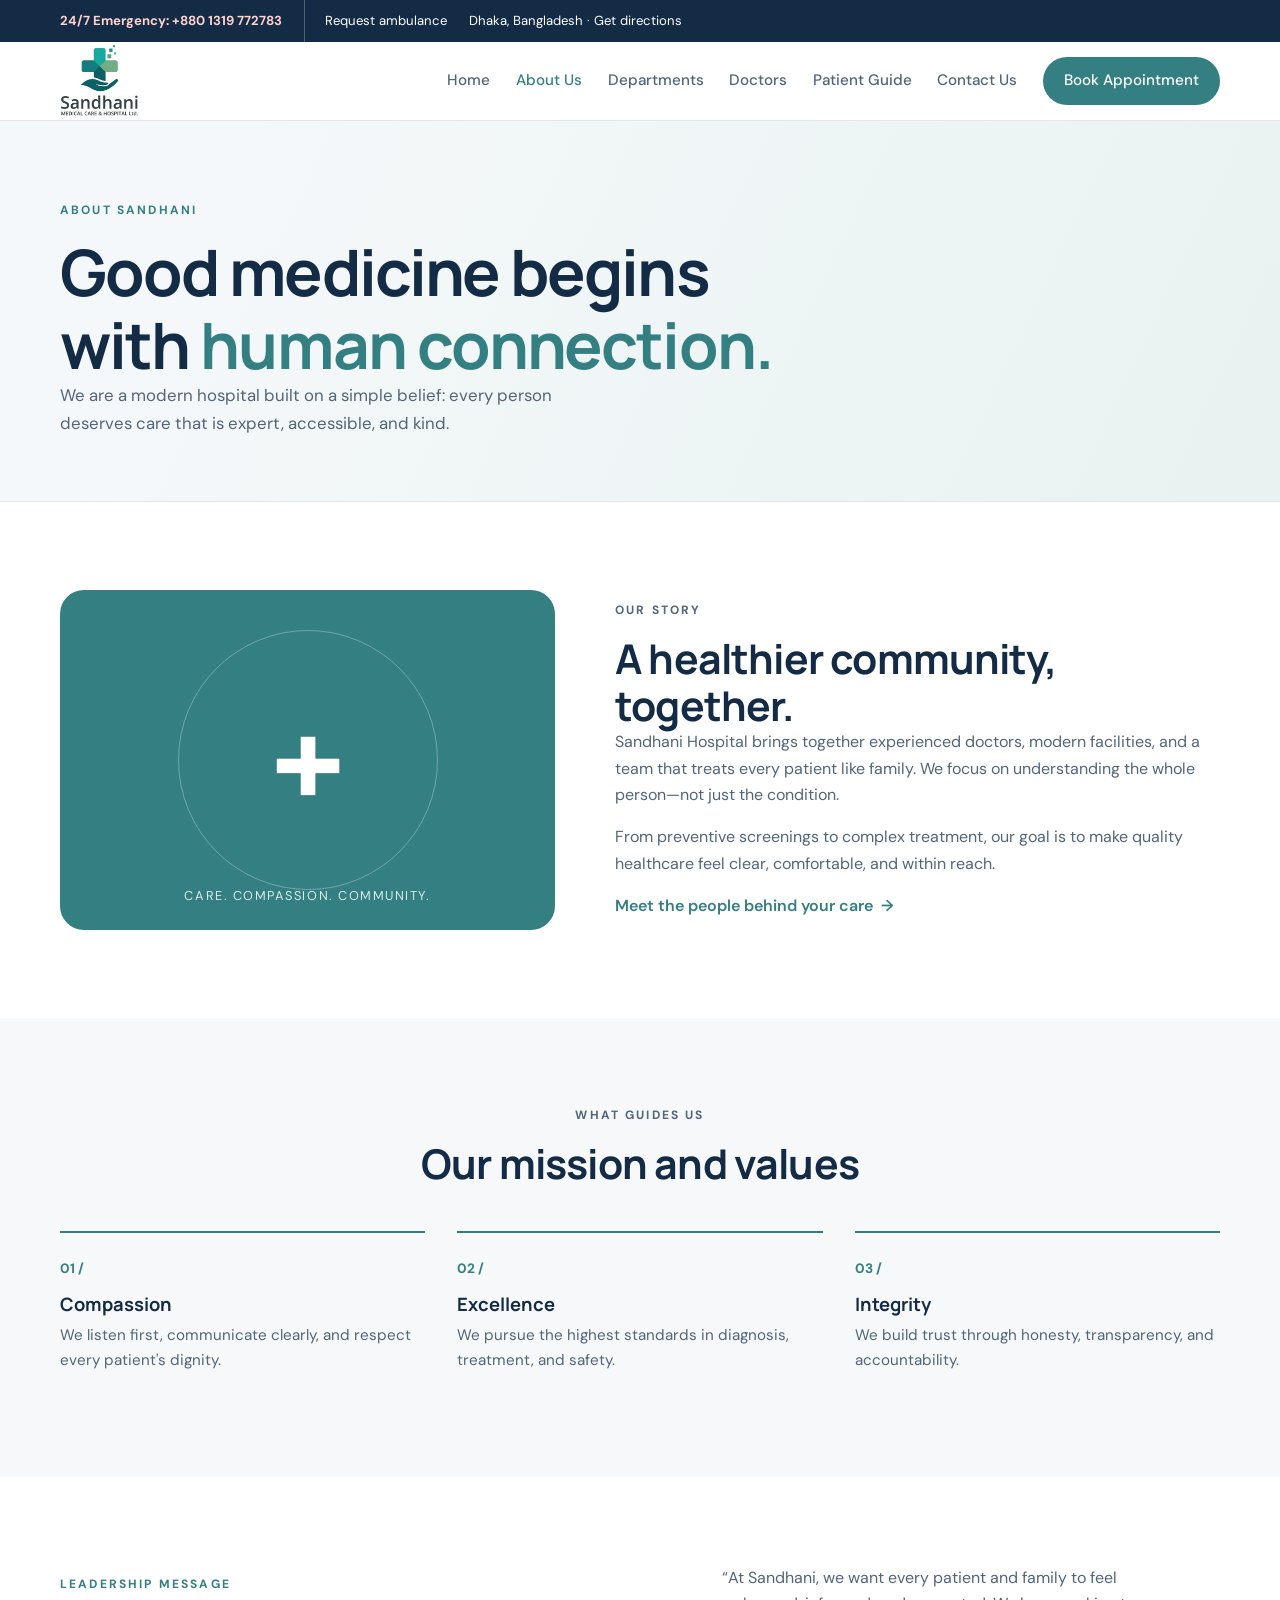
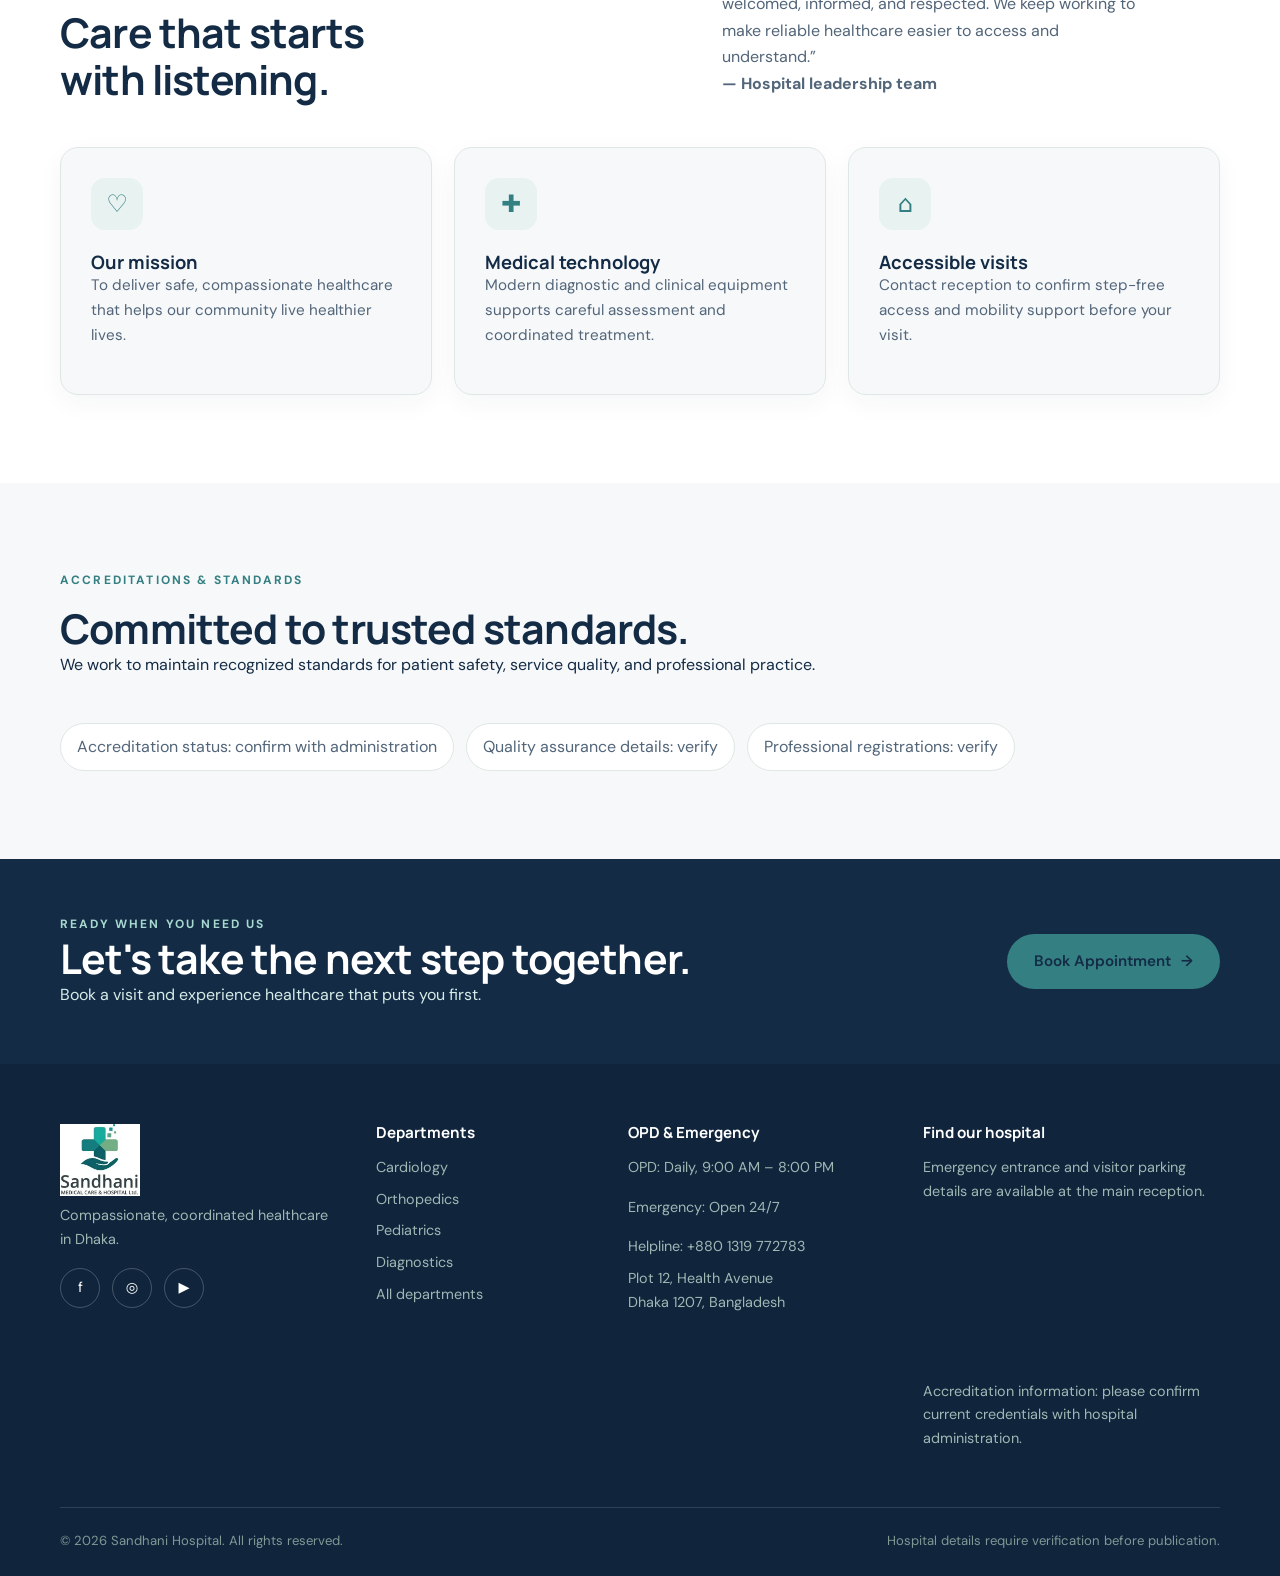
==== about.html @ 70658576 "Publish hospital website Co-authored-by: Copilot <223556219+Copilot@users.noreply.github.com>" ====
<!DOCTYPE html>
<html lang="en">
<head>
  <meta charset="UTF-8">
  <meta name="viewport" content="width=device-width, initial-scale=1.0">
  <meta name="description" content="Learn about Sandhani Hospital's mission, leadership, accreditations, technology, and accessibility in Dhaka.">
  <title>About Us | Sandhani Hospital</title>
  <link rel="preconnect" href="https://fonts.googleapis.com">
  <link rel="preconnect" href="https://fonts.gstatic.com" crossorigin>
  <link href="https://fonts.googleapis.com/css2?family=DM+Sans:wght@400;500;600;700&family=Manrope:wght@500;600;700;800&display=swap" rel="stylesheet">
  <link rel="stylesheet" href="assets/css/styles.css">
</head>
<body>
  <a class="skip-link" href="#main">Skip to content</a>
  <header class="site-header">
    <div class="utility-bar"><div class="container utility-inner"><div class="utility-links"><a class="utility-emergency" href="tel:+8801319772783">24/7 Emergency: +880 1319 772783</a><a class="utility-ambulance" href="tel:+8801319772783">Request ambulance</a><a href="contact.html#location">Dhaka, Bangladesh · Get directions</a></div></div></div>
    <div class="container header-inner">
      <a class="brand" href="index.html"><span class="brand-mark" aria-hidden="true">+</span><span>Sandhani<small>Hospital</small></span></a>
      <button class="nav-toggle" aria-label="Open navigation" aria-expanded="false" aria-controls="site-nav"><span></span><span></span><span></span></button>
      <nav id="site-nav" class="site-nav" aria-label="Main navigation">
        <a href="index.html">Home</a><a href="about.html" class="active">About Us</a><a href="departments.html">Departments</a><a href="doctors.html">Doctors</a><a href="patient-guide.html">Patient Guide</a><a href="contact.html">Contact Us</a><a class="button button-small" href="appointments.html">Book Appointment</a>
      </nav>
    </div>
  </header>
  <main id="main">
    <section class="page-hero"><div class="container"><p class="eyebrow">About Sandhani</p><h1>Good medicine begins<br>with <span>human connection.</span></h1><p>We are a modern hospital built on a simple belief: every person deserves care that is expert, accessible, and kind.</p></div></section>
    <section class="section container about-intro">
      <div class="about-art" aria-hidden="true"><div class="art-circle"></div><span>+</span><div class="art-caption">Care. Compassion. Community.</div></div>
      <div><p class="eyebrow">Our story</p><h2>A healthier community,<br>together.</h2><p>Sandhani Hospital brings together experienced doctors, modern facilities, and a team that treats every patient like family. We focus on understanding the whole person—not just the condition.</p><p>From preventive screenings to complex treatment, our goal is to make quality healthcare feel clear, comfortable, and within reach.</p><a class="text-link" href="doctors.html">Meet the people behind your care <span>→</span></a></div>
    </section>
    <section class="section soft-section"><div class="container"><div class="section-heading centered"><p class="eyebrow">What guides us</p><h2>Our mission and values</h2></div><div class="values-grid"><div><span>01 /</span><h3>Compassion</h3><p>We listen first, communicate clearly, and respect every patient's dignity.</p></div><div><span>02 /</span><h3>Excellence</h3><p>We pursue the highest standards in diagnosis, treatment, and safety.</p></div><div><span>03 /</span><h3>Integrity</h3><p>We build trust through honesty, transparency, and accountability.</p></div></div></div></section>
    <section class="section container"><div class="section-heading split-heading"><div><p class="eyebrow">Leadership message</p><h2>Care that starts<br>with listening.</h2></div><p>“At Sandhani, we want every patient and family to feel welcomed, informed, and respected. We keep working to make reliable healthcare easier to access and understand.”<br><strong>— Hospital leadership team</strong></p></div><div class="feature-grid"><article class="feature-card"><span class="feature-icon">♡</span><h3>Our mission</h3><p>To deliver safe, compassionate healthcare that helps our community live healthier lives.</p></article><article class="feature-card"><span class="feature-icon">✚</span><h3>Medical technology</h3><p>Modern diagnostic and clinical equipment supports careful assessment and coordinated treatment.</p></article><article class="feature-card"><span class="feature-icon">⌂</span><h3>Accessible visits</h3><p>Contact reception to confirm step-free access and mobility support before your visit.</p></article></div></section>
    <section class="section soft-section"><div class="container"><div class="section-heading"><p class="eyebrow">Accreditations & standards</p><h2>Committed to trusted standards.</h2><p>We work to maintain recognized standards for patient safety, service quality, and professional practice.</p></div><div class="accreditation-list"><span>Accreditation status: confirm with administration</span><span>Quality assurance details: verify</span><span>Professional registrations: verify</span></div></div></section>
    <section class="care-banner"><div class="container care-banner-inner"><div><p class="eyebrow light">Ready when you need us</p><h2>Let's take the next step together.</h2><p>Book a visit and experience healthcare that puts you first.</p></div><a class="button button-light" href="appointments.html">Book Appointment <span>→</span></a></div></section>
  </main>
  <footer class="site-footer"><div class="container footer-grid"><div><a class="brand footer-brand" href="index.html"><span class="brand-mark">+</span><span>Sandhani<small>Hospital</small></span></a><p>Compassionate, coordinated healthcare in Dhaka.</p><div class="social-links"><a href="#" aria-label="Facebook">f</a><a href="#" aria-label="Instagram">◎</a><a href="#" aria-label="YouTube">▶</a></div></div><div><h3>Departments</h3><a href="departments.html#cardiology">Cardiology</a><a href="departments.html#orthopedics">Orthopedics</a><a href="departments.html#pediatrics">Pediatrics</a><a href="departments.html#diagnostics">Diagnostics</a><a href="departments.html">All departments</a></div><div><h3>OPD & Emergency</h3><p>OPD: Daily, 9:00 AM – 8:00 PM</p><p>Emergency: Open 24/7</p><a href="tel:+8801319772783">Helpline: +880 1319 772783</a><p>Plot 12, Health Avenue<br>Dhaka 1207, Bangladesh</p></div><div><h3>Find our hospital</h3><p>Emergency entrance and visitor parking details are available at the main reception.</p><iframe class="footer-map" title="Map showing Dhaka, Bangladesh" src="https://maps.google.com/maps?q=Dhaka%2C%20Bangladesh&t=&z=13&ie=UTF8&iwloc=&output=embed" loading="lazy" referrerpolicy="no-referrer-when-downgrade"></iframe><p>Accreditation information: please confirm current credentials with hospital administration.</p></div></div><div class="container footer-bottom"><span>© <span id="year"></span> Sandhani Hospital. All rights reserved.</span><span>Hospital details require verification before publication.</span></div></footer>
  <script src="assets/js/main.js"></script>
</body>
</html>
---- assets/css/styles.css ----
﻿:root {
  --ink: #142b45;
  --ink-soft: #526579;
  --teal: #347f82;
  --teal-dark: #245f66;
  --teal-light: #e8f2f1;
  --mint: #dcebe8;
  --cream: #f6f8fa;
  --navy: #142b45;
  --coral: #c44945;
  --coral-dark: #a63634;
  --white: #ffffff;
  --line: #dfe8e5;
  --gold: #e8b45a;
  --shadow: 0 18px 50px rgba(16, 42, 46, 0.08);
  --radius: 18px;
  --max: 1160px;
}

* { box-sizing: border-box; }
html { scroll-behavior: smooth; }
body {
  margin: 0;
  font-family: "DM Sans", system-ui, -apple-system, sans-serif;
  color: var(--ink);
  background: var(--white);
  line-height: 1.65;
  -webkit-font-smoothing: antialiased;
}
h1, h2, h3, .brand { font-family: "Manrope", system-ui, sans-serif; line-height: 1.15; margin: 0; }
h1 { font-size: clamp(2.4rem, 5vw, 4rem); letter-spacing: -0.03em; }
h2 { font-size: clamp(1.8rem, 3.2vw, 2.7rem); letter-spacing: -0.02em; }
h3 { font-size: 1.15rem; }
p { margin: 0 0 1rem; }
a { color: inherit; text-decoration: none; }
img { max-width: 100%; display: block; }
.container { width: min(var(--max), calc(100% - 48px)); margin-inline: auto; }
.skip-link { position: absolute; left: -999px; top: 8px; background: var(--teal); color: #fff; padding: 10px 16px; border-radius: 8px; z-index: 100; }
.skip-link:focus { left: 16px; }

/* Header */
.site-header { position: sticky; top: 0; z-index: 50; background: rgba(255,255,255,0.92); backdrop-filter: blur(12px); border-bottom: 1px solid var(--line); }
.header-inner { display: flex; align-items: center; justify-content: space-between; min-height: 76px; gap: 24px; }
.brand { display: inline-flex; align-items: center; gap: 12px; font-weight: 800; font-size: 1.25rem; letter-spacing: -0.02em; }
.brand small { display: block; font-family: "DM Sans", sans-serif; font-weight: 500; font-size: 0.68rem; letter-spacing: 0.22em; text-transform: uppercase; color: var(--teal); }
.brand-mark { display: grid; place-items: center; width: 42px; height: 42px; border-radius: 12px; background: var(--teal); color: #fff; font-size: 1.6rem; font-weight: 700; line-height: 1; }
.site-nav { display: flex; align-items: center; gap: 30px; }
.site-nav a { font-size: 0.95rem; font-weight: 500; color: var(--ink-soft); transition: color .2s; }
.site-nav a:hover, .site-nav a.active { color: var(--teal); }
.site-nav .button { color: #fff; }
.nav-toggle { display: none; flex-direction: column; gap: 5px; background: none; border: 0; cursor: pointer; padding: 8px; }
.nav-toggle { min-width: 48px; min-height: 48px; align-items: center; justify-content: center; }
.nav-toggle span { width: 24px; height: 2px; background: var(--ink); border-radius: 2px; transition: .25s; }

/* Buttons */
.button { display: inline-flex; align-items: center; justify-content: center; gap: 10px; background: var(--teal); color: #fff; padding: 14px 26px; border-radius: 999px; font-weight: 600; font-size: 0.95rem; border: 1px solid transparent; cursor: pointer; transition: transform .2s, background .2s, box-shadow .2s; }
.button:hover { background: var(--teal-dark); transform: translateY(-2px); box-shadow: 0 10px 24px rgba(15,118,110,.25); }
.button-small { padding: 10px 20px; font-size: 0.9rem; }
.button-light { background: #fff; color: var(--teal-dark); }
.button-light:hover { background: var(--mint); color: var(--teal-dark); }
.button-full { width: 100%; }
.text-link { display: inline-flex; align-items: center; gap: 8px; font-weight: 600; color: var(--teal); }
.text-link:hover { color: var(--teal-dark); }
.eyebrow { text-transform: uppercase; letter-spacing: 0.18em; font-size: 0.75rem; font-weight: 700; color: var(--teal); margin-bottom: 14px; }
.eyebrow.light { color: #a7d9d0; }

/* Hero */
.hero { padding: 72px 0 40px; background: radial-gradient(circle at 80% 20%, var(--teal-light), transparent 45%), var(--cream); overflow: hidden; }
.hero-grid { display: grid; grid-template-columns: 1.05fr 0.95fr; gap: 40px; align-items: center; }
.hero h1 span { color: var(--teal); }
.lead { font-size: 1.1rem; color: var(--ink-soft); max-width: 480px; }
.hero-actions { display: flex; align-items: center; gap: 24px; flex-wrap: wrap; margin: 28px 0 36px; }
.trust-row { display: flex; gap: 40px; padding-top: 26px; border-top: 1px solid var(--line); }
.trust-row div { display: flex; flex-direction: column; }
.trust-row strong { font-family: "Manrope", sans-serif; font-size: 1.6rem; }
.trust-row span { font-size: 0.85rem; color: var(--ink-soft); }

.hero-visual { position: relative; min-height: 440px; display: grid; place-items: center; }
.hero-orbit { position: absolute; border-radius: 50%; border: 1px dashed rgba(15,118,110,.25); }
.orbit-one { width: 380px; height: 380px; }
.orbit-two { width: 280px; height: 280px; border-style: solid; background: rgba(255,255,255,.5); }
.main-care-card { position: absolute; top: 20px; right: 0; background: #fff; border-radius: 16px; padding: 16px 20px; box-shadow: var(--shadow); display: flex; align-items: center; gap: 12px; font-size: 0.85rem; }
.care-icon { width: 38px; height: 38px; border-radius: 10px; background: var(--teal-light); color: var(--teal); display: grid; place-items: center; font-size: 1.4rem; font-weight: 700; }
.status-dot { width: 9px; height: 9px; border-radius: 50%; background: #2fae7a; box-shadow: 0 0 0 4px rgba(47,174,122,.15); }
.doctor-illustration { position: relative; width: 190px; z-index: 2; }
.doctor-head { width: 92px; height: 92px; border-radius: 50%; background: #f2c9a8; margin: 0 auto; position: relative; }
.doctor-head::before { content: ""; position: absolute; inset: -8px 6px auto; height: 46px; background: #22343a; border-radius: 50px 50px 20px 20px; }
.doctor-head span { position: absolute; bottom: 18px; left: 50%; transform: translateX(-50%); width: 34px; height: 8px; border-bottom: 2px solid #8a5a3c; border-radius: 50%; }
.doctor-body { width: 190px; height: 170px; background: #fff; border-radius: 90px 90px 20px 20px; margin-top: -6px; position: relative; box-shadow: var(--shadow); display: grid; place-items: center; }
.doctor-body::before { content: ""; position: absolute; top: 0; left: 50%; transform: translateX(-50%); width: 46px; height: 70px; background: var(--teal); clip-path: polygon(50% 0, 100% 100%, 0 100%); }
.doctor-body i { font-style: normal; color: var(--teal); font-size: 2rem; font-weight: 700; margin-top: 40px; }
.stethoscope { position: absolute; width: 60px; height: 80px; border: 4px solid var(--teal); border-top: 0; border-radius: 0 0 40px 40px; bottom: 10px; left: 50%; transform: translateX(-50%); }
.stethoscope::after { content: ""; position: absolute; bottom: -10px; left: 50%; transform: translateX(-50%); width: 14px; height: 14px; border-radius: 50%; background: var(--gold); }
.floating-card { position: absolute; background: #fff; border-radius: 14px; box-shadow: var(--shadow); padding: 14px 16px; display: flex; align-items: center; gap: 12px; font-size: 0.8rem; z-index: 3; }
.floating-card strong { display: block; font-size: 0.85rem; }
.floating-card small { color: var(--ink-soft); }
.heart-card { bottom: 60px; left: -10px; }
.heart-card > span { width: 38px; height: 38px; border-radius: 50%; background: #fde8e8; color: #d95c5c; display: grid; place-items: center; font-size: 1.2rem; }
.appointment-card { bottom: 10px; right: -6px; }
.mini-calendar { width: 38px; height: 42px; border-radius: 8px; background: var(--teal-light); color: var(--teal); display: grid; place-items: center; font-weight: 700; }

/* Quick actions */
.quick-actions { display: grid; grid-template-columns: repeat(3, 1fr); gap: 18px; margin-top: -10px; position: relative; z-index: 4; }
.quick-actions a { background: #fff; border: 1px solid var(--line); border-radius: var(--radius); padding: 22px; display: flex; align-items: center; gap: 16px; box-shadow: 0 8px 30px rgba(16,42,46,.05); transition: transform .2s, box-shadow .2s, border-color .2s; }
.quick-actions a:hover { transform: translateY(-4px); box-shadow: var(--shadow); border-color: var(--mint); }
.action-icon { width: 46px; height: 46px; border-radius: 12px; background: var(--teal-light); color: var(--teal); display: grid; place-items: center; font-size: 1.3rem; flex-shrink: 0; }
.quick-actions strong { display: block; }
.quick-actions small { color: var(--ink-soft); font-size: 0.85rem; }
.arrow { margin-left: auto; color: var(--teal); }

/* Sections */
.section { padding: 88px 0; }
.section-heading { margin-bottom: 44px; }
.split-heading { display: grid; grid-template-columns: 1fr 0.8fr; gap: 40px; align-items: end; }
.split-heading > p { color: var(--ink-soft); max-width: 420px; margin-bottom: 6px; }
.centered { text-align: center; max-width: 640px; margin-inline: auto; }
.centered p { color: var(--ink-soft); }
.feature-grid { display: grid; grid-template-columns: repeat(3, 1fr); gap: 22px; }
.feature-card { background: var(--cream); border: 1px solid var(--line); border-radius: var(--radius); padding: 30px; position: relative; overflow: hidden; transition: transform .2s, box-shadow .2s; }
.feature-card:hover { transform: translateY(-4px); box-shadow: var(--shadow); }
.feature-number { position: absolute; top: 22px; right: 24px; font-family: "Manrope", sans-serif; font-size: 0.8rem; color: #9bb3ae; }
.feature-icon { display: grid; place-items: center; width: 52px; height: 52px; border-radius: 14px; background: var(--teal-light); color: var(--teal); font-size: 1.5rem; margin-bottom: 22px; }
.feature-card p { color: var(--ink-soft); font-size: 0.95rem; }
.feature-card a { font-weight: 600; color: var(--teal); font-size: 0.9rem; }
.feature-card a span { margin-left: 4px; }

/* Care banner */
.care-banner { background: var(--teal); color: #fff; padding: 56px 0; }
.care-banner-inner { display: flex; align-items: center; justify-content: space-between; gap: 40px; }
.care-banner h2 { color: #fff; }
.care-banner p { color: #d6ece8; max-width: 560px; margin-bottom: 0; }

/* Values */
.values-grid { display: grid; grid-template-columns: repeat(3, 1fr); gap: 32px; }
.values-grid > div { border-top: 2px solid var(--teal); padding-top: 22px; }
.values-grid span { color: var(--teal); font-weight: 700; font-size: 0.85rem; }
.values-grid h3 { margin: 12px 0 8px; }
.values-grid p { color: var(--ink-soft); font-size: 0.95rem; }

/* Testimonial */
.testimonial-section { background: var(--ink); color: #fff; padding: 72px 0; }
.testimonial-grid { display: grid; grid-template-columns: 0.8fr 1.2fr; gap: 60px; align-items: center; }
.testimonial-grid h2 { color: #fff; }
blockquote { margin: 0; position: relative; }
.quote-mark { font-family: Georgia, serif; font-size: 5rem; line-height: 0.6; color: var(--gold); display: block; height: 40px; }
blockquote p { font-size: 1.25rem; color: #e8f1ef; }
blockquote footer strong { display: block; }
blockquote footer span { color: #9fb8b4; font-size: 0.9rem; }

/* Page hero */
.page-hero { background: radial-gradient(circle at 85% 30%, var(--teal-light), transparent 50%), var(--cream); padding: 80px 0 64px; border-bottom: 1px solid var(--line); }
.page-hero h1 span { color: var(--teal); }
.page-hero > .container > p:last-child { color: var(--ink-soft); max-width: 560px; font-size: 1.05rem; margin-bottom: 0; }

/* About */
.about-intro { display: grid; grid-template-columns: 0.9fr 1.1fr; gap: 60px; align-items: center; }
.about-intro p { color: var(--ink-soft); }
.about-art { position: relative; min-height: 340px; border-radius: 24px; background: var(--teal); display: grid; place-items: center; overflow: hidden; }
.art-circle { position: absolute; width: 260px; height: 260px; border-radius: 50%; border: 1px solid rgba(255,255,255,.3); }
.about-art > span { font-size: 8rem; color: #fff; font-weight: 700; line-height: 1; }
.art-caption { position: absolute; bottom: 24px; color: #d6ece8; font-size: 0.8rem; letter-spacing: 0.12em; text-transform: uppercase; }
.soft-section { background: var(--cream); }

/* Departments */
.department-grid { display: grid; grid-template-columns: repeat(3, 1fr); gap: 20px; }
.department-card { display: flex; gap: 18px; background: #fff; border: 1px solid var(--line); border-radius: var(--radius); padding: 26px; transition: transform .2s, box-shadow .2s; }
.department-card:hover { transform: translateY(-4px); box-shadow: var(--shadow); }
.department-icon { flex-shrink: 0; width: 50px; height: 50px; border-radius: 14px; background: var(--teal-light); color: var(--teal); display: grid; place-items: center; font-size: 1.5rem; }
.department-card h3 { margin-bottom: 6px; }
.department-card p { color: var(--ink-soft); font-size: 0.9rem; margin-bottom: 12px; }
.department-card a { color: var(--teal); font-weight: 600; font-size: 0.88rem; }

/* Doctors */
.doctor-grid { display: grid; grid-template-columns: repeat(3, 1fr); gap: 24px; }
.doctor-card { background: #fff; border: 1px solid var(--line); border-radius: var(--radius); padding: 28px; text-align: center; transition: transform .2s, box-shadow .2s; }
.doctor-card:hover { transform: translateY(-4px); box-shadow: var(--shadow); }
.doctor-avatar { width: 96px; height: 96px; border-radius: 50%; margin: 0 auto 18px; display: grid; place-items: center; font-family: "Manrope", sans-serif; font-weight: 800; font-size: 1.6rem; color: #fff; }
.avatar-one { background: #0f766e; } .avatar-two { background: #2f6f9f; } .avatar-three { background: #9a6b3f; }
.avatar-four { background: #b05a7a; } .avatar-five { background: #6b5aa6; } .avatar-six { background: #3f7d5a; }
.doctor-tag { display: inline-block; background: var(--teal-light); color: var(--teal); font-size: 0.72rem; font-weight: 700; letter-spacing: 0.08em; text-transform: uppercase; padding: 5px 12px; border-radius: 999px; margin-bottom: 12px; }
.doctor-card p { color: var(--ink-soft); font-size: 0.9rem; margin-bottom: 14px; }
.doctor-meta { display: flex; flex-direction: column; gap: 4px; font-size: 0.82rem; color: var(--ink-soft); margin-bottom: 18px; }

/* Forms */
.appointment-section { display: grid; grid-template-columns: 0.85fr 1.15fr; gap: 60px; align-items: start; }
.appointment-info h2 { margin-bottom: 28px; }
.steps-list { list-style: none; padding: 0; margin: 0 0 32px; display: flex; flex-direction: column; gap: 22px; }
.steps-list li { display: flex; gap: 16px; }
.steps-list li > span { flex-shrink: 0; width: 38px; height: 38px; border-radius: 50%; background: var(--teal-light); color: var(--teal); display: grid; place-items: center; font-weight: 700; font-size: 0.85rem; }
.steps-list strong { display: block; }
.steps-list p { color: var(--ink-soft); font-size: 0.9rem; margin: 2px 0 0; }
.help-box { background: var(--cream); border: 1px solid var(--line); border-radius: var(--radius); padding: 22px; }
.help-box a { color: var(--teal); font-weight: 700; }
.form-card { background: #fff; border: 1px solid var(--line); border-radius: 24px; padding: 36px; box-shadow: var(--shadow); }
.form-card h2 { font-size: 1.6rem; margin-bottom: 6px; }
.form-intro { color: var(--ink-soft); font-size: 0.9rem; }
.form-row { display: grid; grid-template-columns: 1fr 1fr; gap: 18px; }
.field { display: flex; flex-direction: column; margin-bottom: 18px; }
.field label { font-size: 0.88rem; font-weight: 600; margin-bottom: 7px; }
.field input, .field select, .field textarea { font: inherit; font-size: 0.95rem; padding: 12px 14px; border: 1px solid var(--line); border-radius: 10px; background: var(--cream); color: var(--ink); transition: border-color .2s, box-shadow .2s; }
.field input:focus, .field select:focus, .field textarea:focus { outline: none; border-color: var(--teal); box-shadow: 0 0 0 3px rgba(15,118,110,.12); background: #fff; }
.field input[aria-invalid="true"], .field select[aria-invalid="true"], .field textarea[aria-invalid="true"] { border-color: #c23b3b; }
.field textarea { resize: vertical; }
.field.invalid input, .field.invalid select, .field.invalid textarea { border-color: #d95c5c; }
.error { color: #c23b3b; font-size: 0.78rem; margin-top: 5px; min-height: 0; }
.checkbox-field { display: flex; gap: 10px; align-items: flex-start; font-size: 0.85rem; color: var(--ink-soft); margin-bottom: 18px; }
.checkbox-field input { margin-top: 4px; accent-color: var(--teal); }
.form-note { text-align: center; color: var(--ink-soft); font-size: 0.78rem; margin: 14px 0 0; }
.success-panel { text-align: center; padding: 30px 10px; }
.success-icon { display: grid; place-items: center; width: 64px; height: 64px; border-radius: 50%; background: var(--teal-light); color: var(--teal); font-size: 1.8rem; margin: 0 auto 18px; }
.success-panel p { color: var(--ink-soft); margin-bottom: 22px; }

/* Contact */
.contact-section { display: grid; grid-template-columns: 0.85fr 1.15fr; gap: 60px; align-items: start; }
.contact-details { display: flex; flex-direction: column; gap: 26px; }
.contact-item { display: flex; gap: 16px; }
.contact-icon { flex-shrink: 0; width: 46px; height: 46px; border-radius: 12px; background: var(--teal-light); color: var(--teal); display: grid; place-items: center; font-size: 1.3rem; }
.contact-item h3 { margin-bottom: 4px; }
.contact-item p { color: var(--ink-soft); font-size: 0.92rem; margin: 0; }
.contact-item a { color: var(--teal); font-weight: 600; }
.emergency-box { background: #fdeeee; border: 1px solid #f6d5d5; border-radius: var(--radius); padding: 22px; }
.emergency-box strong { color: #b13a3a; }
.emergency-box p { color: #8a5252; font-size: 0.9rem; margin-bottom: 14px; }
.map-placeholder { height: 300px; border-radius: 24px; background: repeating-linear-gradient(45deg, #e8f1ee, #e8f1ee 24px, #dfece8 24px, #dfece8 48px); display: grid; place-items: center; align-content: center; gap: 12px; color: var(--ink-soft); border: 1px solid var(--line); }
.map-pin { width: 56px; height: 56px; border-radius: 50% 50% 50% 0; transform: rotate(-45deg); background: var(--teal); color: #fff; display: grid; place-items: center; font-size: 1.6rem; font-weight: 700; }
.map-placeholder span { font-weight: 600; }

/* Footer */
.site-footer { background: var(--ink); color: #cfe0dd; padding: 60px 0 24px; }
.footer-grid { display: grid; grid-template-columns: 1.4fr 1fr 1.2fr 1fr; gap: 40px; padding-bottom: 40px; border-bottom: 1px solid rgba(255,255,255,.12); }
.footer-brand { color: #fff; margin-bottom: 14px; }
.footer-brand small { color: #8fc7be; }
.site-footer p { color: #9fb8b4; font-size: 0.9rem; }
.site-footer h3 { color: #fff; font-size: 0.95rem; margin-bottom: 14px; }
.site-footer a { display: block; color: #9fb8b4; font-size: 0.9rem; margin-bottom: 8px; transition: color .2s; }
.site-footer a:hover { color: #fff; }
.footer-emergency { color: var(--gold) !important; font-weight: 600; }
.footer-bottom { display: flex; justify-content: space-between; gap: 20px; padding-top: 22px; font-size: 0.82rem; color: #7f9995; }

/* Responsive */
@media (max-width: 960px) {
  .hero-grid, .about-intro, .appointment-section, .contact-section, .testimonial-grid { grid-template-columns: 1fr; }
  .hero-visual { min-height: 380px; margin-top: 20px; }
  .split-heading { grid-template-columns: 1fr; gap: 16px; }
  .feature-grid, .department-grid, .doctor-grid { grid-template-columns: repeat(2, 1fr); }
  .quick-actions { grid-template-columns: 1fr; }
  .footer-grid { grid-template-columns: 1fr 1fr; }
  .care-banner-inner { flex-direction: column; align-items: flex-start; }
}
@media (max-width: 720px) {
  .container { width: min(var(--max), calc(100% - 32px)); }
  .nav-toggle { display: flex; }
  .site-nav { position: absolute; top: 76px; left: 0; right: 0; background: #fff; border-bottom: 1px solid var(--line); flex-direction: column; align-items: stretch; gap: 0; padding: 12px 24px 24px; display: none; box-shadow: var(--shadow); }
  .site-nav.open { display: flex; }
  .site-nav a { padding: 12px 0; border-bottom: 1px solid var(--line); }
  .site-nav .button { margin-top: 14px; border-bottom: 0; text-align: center; }
  .hero { padding-top: 48px; }
  .trust-row { gap: 24px; }
  .feature-grid, .department-grid, .doctor-grid, .values-grid, .footer-grid { grid-template-columns: 1fr; }
  .form-row { grid-template-columns: 1fr; gap: 0; }
  .form-card { padding: 24px; }
  .section { padding: 60px 0; }
  .footer-bottom { flex-direction: column; gap: 6px; }
  .floating-card { font-size: 0.75rem; }
  .heart-card { left: 0; }
  .appointment-card { right: 0; }
}
@media (prefers-reduced-motion: reduce) {
  *, *::before, *::after { scroll-behavior: auto !important; transition-duration: .01ms !important; animation-duration: .01ms !important; }
}

/* Trust-focused hospital refresh */
.site-header { background: #fff; }
.brand-mark { position: relative; overflow: hidden; flex: 0 0 80px; width: 80px; height: 72px; border-radius: 0; background-color: #fff; background-image: url("../../logo/OIP.webp"); background-repeat: no-repeat; background-size: 123px 123px; background-position: -22px -29px; box-shadow: none; color: transparent; font-size: 0; }
.brand > span:not(.brand-mark) { position: absolute; width: 1px; height: 1px; padding: 0; margin: -1px; overflow: hidden; clip: rect(0, 0, 0, 0); white-space: nowrap; border: 0; }
.utility-bar { background: var(--navy); color: #fff; font-size: .82rem; }
.utility-inner { min-height: 42px; display: flex; align-items: center; justify-content: space-between; gap: 12px; }
.utility-links { display: flex; align-items: center; gap: 22px; }
.utility-links a { min-height: 42px; display: inline-flex; align-items: center; gap: 7px; color: #fff; }
.utility-links a:hover { color: #d4efeb; }
.utility-emergency { color: #ffd2ce !important; font-weight: 700; }
.utility-ambulance { color: #fff; border-left: 1px solid rgba(255,255,255,.25); padding-left: 20px; }
.header-inner { min-height: 78px; }
.site-nav { gap: clamp(12px, 2vw, 26px); }
.site-nav a { min-height: 44px; display: inline-flex; align-items: center; white-space: nowrap; }
.site-nav .button { min-height: 46px; }
.button, .site-nav .button { background: var(--teal); }
.button:hover { background: var(--teal-dark); }
.button-emergency { background: var(--coral) !important; color: #fff !important; }
.button-emergency:hover { background: var(--coral-dark) !important; }
.hero { background: linear-gradient(115deg, #f5f8fa 15%, #e8f2f1 100%); padding: 66px 0 56px; }
.hero-grid { grid-template-columns: 1.1fr .9fr; }
.hero h1 span, .page-hero h1 span { color: var(--teal); }
.hero-visual { min-height: 410px; border-radius: 32px; background: linear-gradient(145deg, #dcebe8, #eef5f3); overflow: hidden; }
.hero-orbit { border-color: rgba(20,43,69,.17); }
.hero-visual::after { content: ""; position: absolute; width: 220px; height: 330px; bottom: -80px; right: 20%; border-radius: 48% 48% 0 0; background: linear-gradient(135deg,#fff,#a9c8c3); }
.doctor-illustration { z-index: 2; transform: scale(1.12); }
.doctor-body { background: #fff; }
.doctor-head::before { background: var(--navy); }
.main-care-card { z-index: 3; }
.quick-actions { margin-top: 24px; }
.quick-actions a { min-height: 92px; }
.feature-card, .department-card, .doctor-card, .form-card { box-shadow: 0 8px 26px rgba(20,43,69,.045); }
.care-banner { background: var(--navy); }
.care-banner .button-light { color: var(--navy); }
.emergency-strip { background: #fff3f1; border-block: 1px solid #f4d8d4; color: var(--navy); padding: 16px 0; }
.emergency-strip-inner { display: flex; align-items: center; justify-content: space-between; gap: 18px; }
.emergency-strip strong { color: var(--coral-dark); }
.page-hero { background: linear-gradient(115deg, #f5f8fa 15%, #e8f2f1 100%); }
.page-hero h1 { max-width: 820px; }
.doctor-photo { width: 100%; aspect-ratio: 4 / 3; object-fit: cover; border-radius: 14px; margin-bottom: 18px; background: var(--teal-light); }
.doctor-card { text-align: left; }
.doctor-card .doctor-avatar { display: none; }
.doctor-card .button { width: 100%; margin-top: 10px; }
.doctor-meta { text-align: left; }
.directory-tools { display: grid; grid-template-columns: 1.4fr 1fr 1fr; gap: 14px; margin: -12px 0 28px; }
.directory-tools input, .directory-tools select { width: 100%; min-height: 50px; border: 1px solid var(--line); border-radius: 12px; padding: 12px 14px; background: #fff; color: var(--ink); font: inherit; }
.directory-tools input:focus, .directory-tools select:focus { outline: 3px solid rgba(52,127,130,.18); border-color: var(--teal); }
.filter-status { color: var(--ink-soft); font-size: .9rem; margin-bottom: 18px; }
.department-card[hidden], .doctor-card[hidden] { display: none; }
.quick-link-card { min-height: 132px; }
.quick-link-card strong { display: block; font-size: 1.1rem; }
.quick-link-card p { color: var(--ink-soft); margin: 4px 0 0; }
.stat-grid { display: grid; grid-template-columns: repeat(4, 1fr); gap: 16px; }
.stat-card { background: #fff; border: 1px solid var(--line); border-radius: var(--radius); padding: 24px; }
.stat-card strong { display: block; font: 800 2rem/1.1 "Manrope", sans-serif; color: var(--navy); }
.stat-card span { color: var(--ink-soft); font-size: .9rem; }
.facility-grid, .guide-grid { display: grid; grid-template-columns: repeat(3, 1fr); gap: 20px; }
.facility-card, .guide-card { border: 1px solid var(--line); border-radius: var(--radius); padding: 24px; background: #fff; }
.facility-card h3, .guide-card h3 { margin: 12px 0 8px; }
.facility-card p, .guide-card p { color: var(--ink-soft); }
.schedule-list { display: grid; gap: 10px; padding: 0; list-style: none; }
.schedule-list li { display: flex; justify-content: space-between; gap: 14px; border-bottom: 1px solid var(--line); padding: 10px 0; }
.guide-price { display: inline-block; color: var(--teal-dark); font-weight: 700; margin: 8px 0; }
.step-label { display: flex; align-items: center; gap: 10px; color: var(--teal-dark); font-size: .82rem; font-weight: 700; text-transform: uppercase; letter-spacing: .07em; margin: 24px 0 12px; }
.step-label span { display: grid; place-items: center; width: 28px; height: 28px; border-radius: 50%; background: var(--teal-light); }
.appointment-form .field { margin-bottom: 14px; }
.appointment-form .field input, .appointment-form .field select { min-height: 50px; }
.whatsapp-note { color: var(--ink-soft); font-size: .85rem; margin: 12px 0 0; }
.whatsapp-button { background: #187d58; }
.whatsapp-button:hover { background: #126344; }
.map-frame { display: block; width: 100%; height: 360px; border: 0; border-radius: 20px; }
.contact-actions { display: flex; flex-wrap: wrap; gap: 12px; margin-top: 18px; }
.extension-table { width: 100%; border-collapse: collapse; }
.extension-table th, .extension-table td { text-align: left; padding: 13px 10px; border-bottom: 1px solid var(--line); }
.extension-table th { color: var(--navy); }
.accreditation-list { display: flex; flex-wrap: wrap; gap: 12px; }
.accreditation-list span { border: 1px solid var(--line); border-radius: 999px; padding: 10px 16px; color: var(--ink-soft); background: #fff; }
.site-footer { background: #10253c; }
.footer-grid { grid-template-columns: 1.3fr 1fr 1.2fr 1.4fr; }
.footer-map { width: 100%; height: 140px; border: 0; border-radius: 12px; margin-top: 12px; }
.social-links { display: flex; gap: 12px; margin-top: 12px; }
.social-links a { display: grid; place-items: center; width: 40px; height: 40px; border: 1px solid rgba(255,255,255,.22); border-radius: 50%; margin: 0; color: #fff; }
.site-footer .button { color: #fff; }
a:focus-visible, button:focus-visible, input:focus-visible, select:focus-visible, textarea:focus-visible { outline: 3px solid #ed9b84; outline-offset: 3px; }
@media (max-width: 960px) {
  .hero-grid { grid-template-columns: 1fr; }
  .directory-tools { grid-template-columns: 1fr 1fr; }
  .directory-tools input { grid-column: 1 / -1; }
  .stat-grid { grid-template-columns: repeat(2, 1fr); }
  .facility-grid, .guide-grid { grid-template-columns: repeat(2, 1fr); }
  .footer-grid { grid-template-columns: repeat(2, 1fr); }
}
@media (max-width: 720px) {
  .utility-inner { align-items: flex-start; padding: 6px 0; }
  .utility-links { gap: 0; flex-wrap: wrap; }
  .utility-links a { min-height: 44px; margin-right: 14px; font-size: .75rem; }
  .utility-ambulance { border: 0; padding: 0; }
  .header-inner { min-height: 70px; position: relative; }
  .nav-toggle { display: flex !important; margin-left: auto; flex: 0 0 auto; }
  .site-nav { top: 112px; max-height: calc(100vh - 130px); overflow: auto; }
  .site-nav a { min-height: 48px; }
  .hero { padding-top: 40px; }
  h1 { font-size: clamp(2rem, 8.5vw, 3rem); overflow-wrap: anywhere; }
  .hero-copy, .hero-grid, .hero-visual { min-width: 0; width: 100%; }
  .lead { font-size: 1rem; }
  .trust-row { gap: 12px; justify-content: space-between; }
  .trust-row div { min-width: 0; }
  .trust-row strong { font-size: 1.3rem; }
  .trust-row span { font-size: .74rem; }
  .hero-visual { min-height: 340px; }
  .directory-tools, .facility-grid, .guide-grid, .stat-grid, .footer-grid { grid-template-columns: 1fr; }
  .directory-tools input { grid-column: auto; }
  .emergency-strip-inner { align-items: flex-start; flex-direction: column; }
  .map-frame { height: 300px; }
  .floating-card { max-width: calc(100% - 20px); padding: 10px 12px; gap: 8px; }
}
@media (min-width: 721px) and (max-width: 1020px) {
  .nav-toggle { display: flex; }
  .site-nav { position: absolute; top: 112px; left: 0; right: 0; background: #fff; border-bottom: 1px solid var(--line); flex-direction: column; align-items: stretch; gap: 0; padding: 12px 24px 24px; display: none; box-shadow: var(--shadow); }
  .site-nav.open { display: flex; }
  .site-nav a { padding: 12px 0; border-bottom: 1px solid var(--line); }
  .site-nav .button { margin-top: 14px; border-bottom: 0; text-align: center; }
}
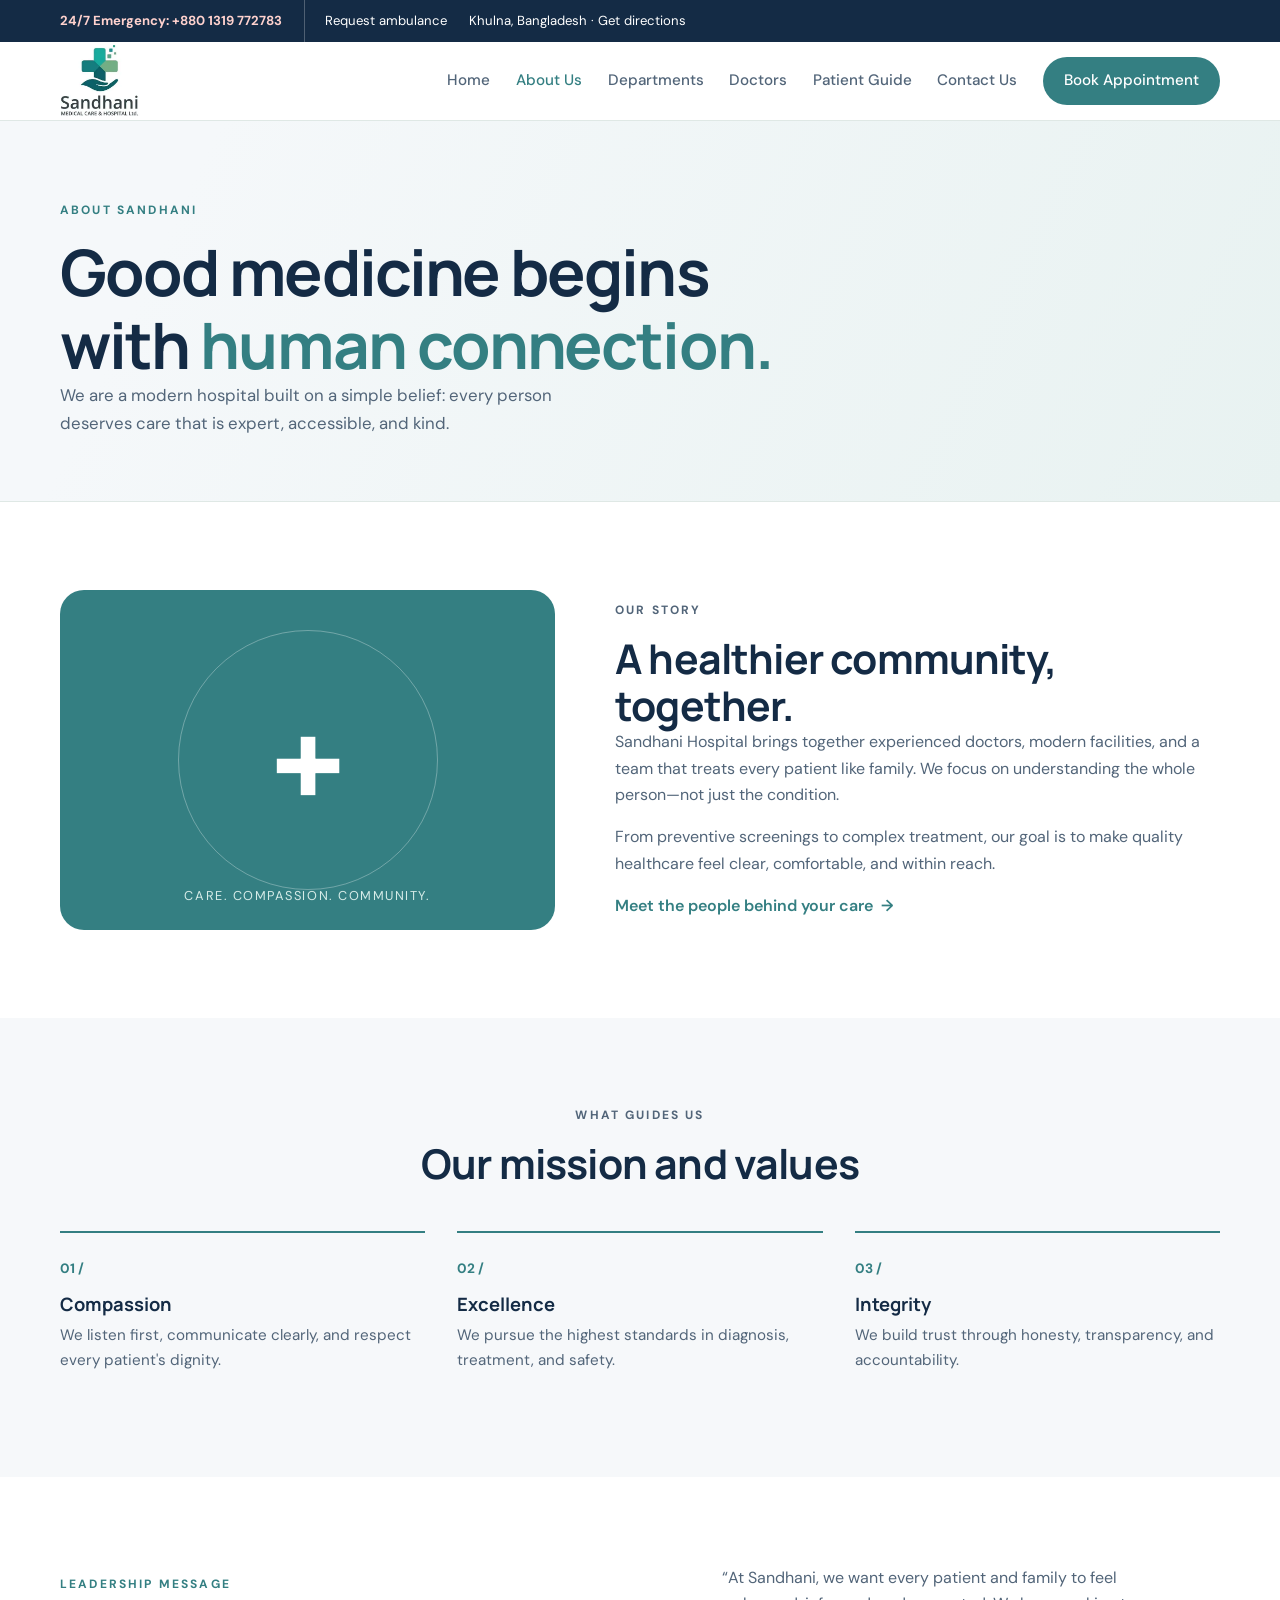
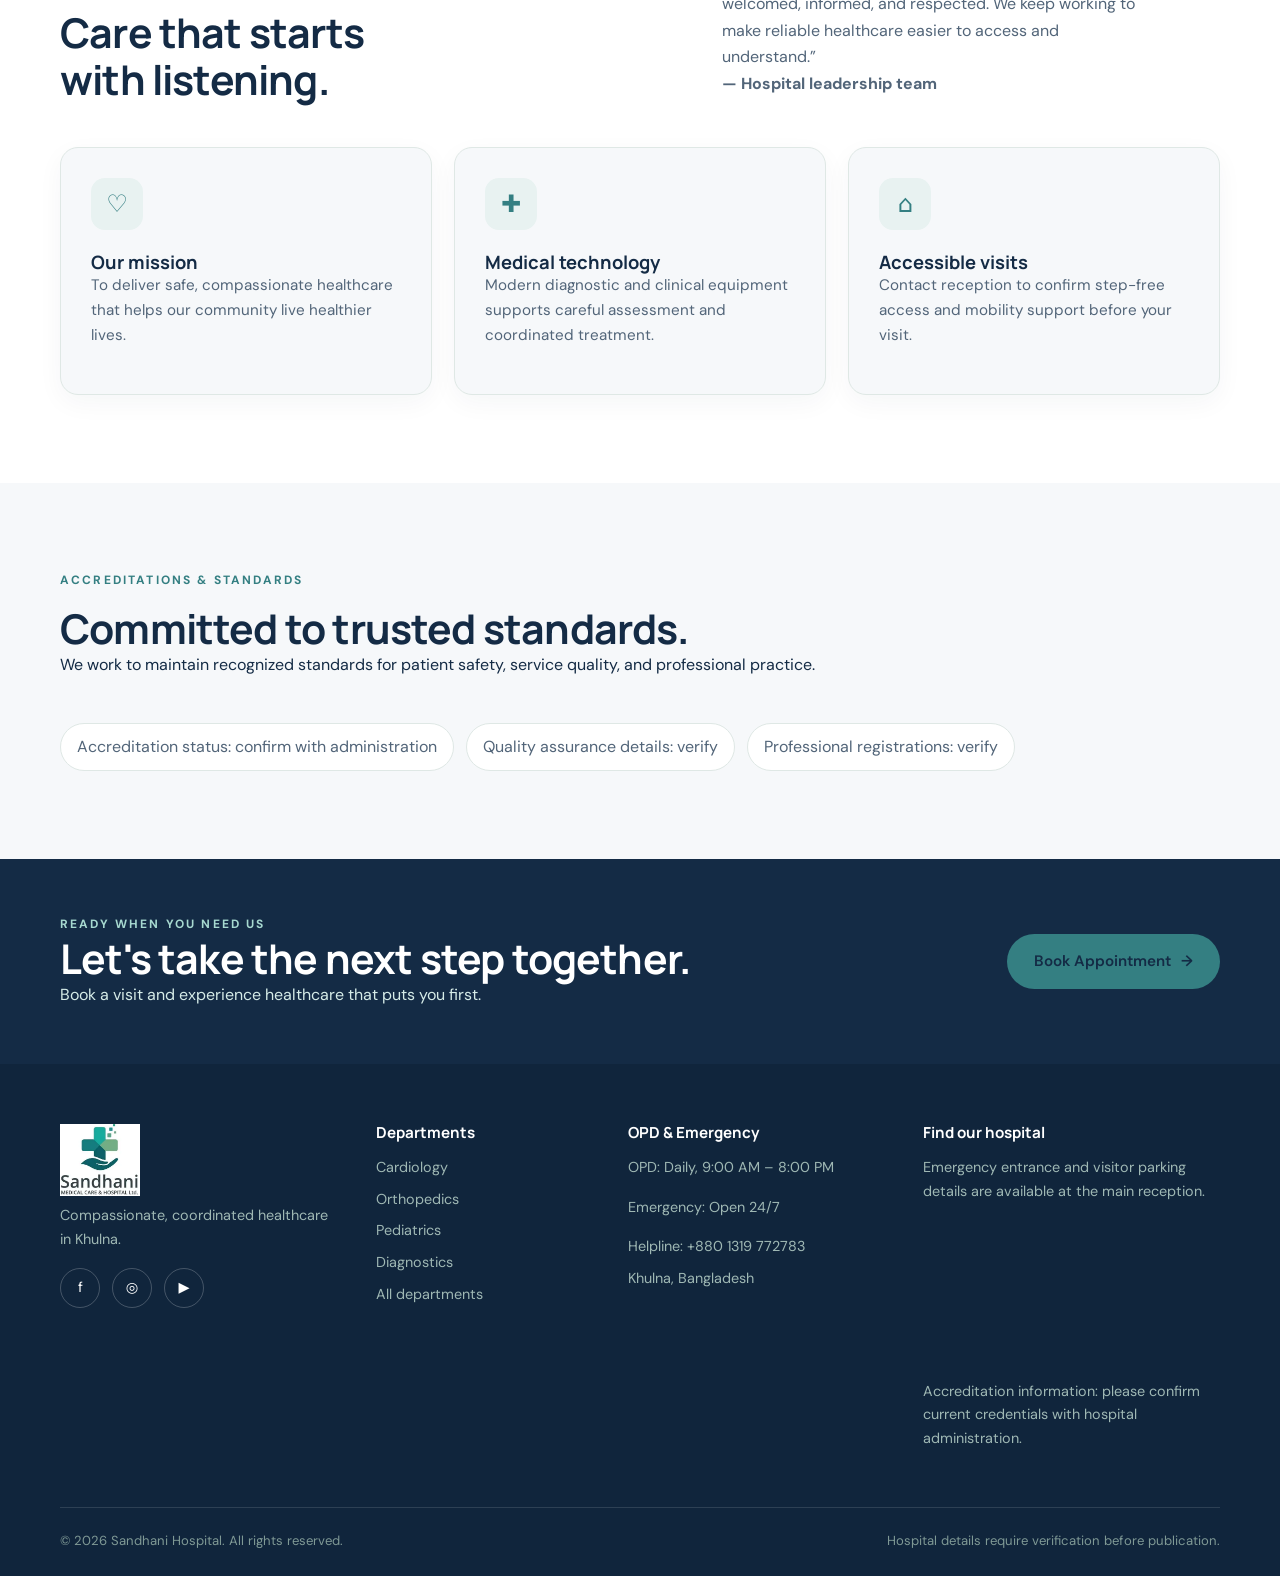
==== commit 6777b425: "Update hospital location to Khulna Co-authored-by: Copilot <223556219+Copilot@users.noreply.github.c" ====
--- a/about.html
+++ b/about.html
@@ -3,7 +3,7 @@
 <head>
   <meta charset="UTF-8">
   <meta name="viewport" content="width=device-width, initial-scale=1.0">
-  <meta name="description" content="Learn about Sandhani Hospital's mission, leadership, accreditations, technology, and accessibility in Dhaka.">
+  <meta name="description" content="Learn about Sandhani Hospital's mission, leadership, accreditations, technology, and accessibility in Khulna.">
   <title>About Us | Sandhani Hospital</title>
   <link rel="preconnect" href="https://fonts.googleapis.com">
   <link rel="preconnect" href="https://fonts.gstatic.com" crossorigin>
@@ -13,7 +13,7 @@
 <body>
   <a class="skip-link" href="#main">Skip to content</a>
   <header class="site-header">
-    <div class="utility-bar"><div class="container utility-inner"><div class="utility-links"><a class="utility-emergency" href="tel:+8801319772783">24/7 Emergency: +880 1319 772783</a><a class="utility-ambulance" href="tel:+8801319772783">Request ambulance</a><a href="contact.html#location">Dhaka, Bangladesh · Get directions</a></div></div></div>
+    <div class="utility-bar"><div class="container utility-inner"><div class="utility-links"><a class="utility-emergency" href="tel:+8801319772783">24/7 Emergency: +880 1319 772783</a><a class="utility-ambulance" href="tel:+8801319772783">Request ambulance</a><a href="contact.html#location">Khulna, Bangladesh · Get directions</a></div></div></div>
     <div class="container header-inner">
       <a class="brand" href="index.html"><span class="brand-mark" aria-hidden="true">+</span><span>Sandhani<small>Hospital</small></span></a>
       <button class="nav-toggle" aria-label="Open navigation" aria-expanded="false" aria-controls="site-nav"><span></span><span></span><span></span></button>
@@ -33,7 +33,7 @@
     <section class="section soft-section"><div class="container"><div class="section-heading"><p class="eyebrow">Accreditations & standards</p><h2>Committed to trusted standards.</h2><p>We work to maintain recognized standards for patient safety, service quality, and professional practice.</p></div><div class="accreditation-list"><span>Accreditation status: confirm with administration</span><span>Quality assurance details: verify</span><span>Professional registrations: verify</span></div></div></section>
     <section class="care-banner"><div class="container care-banner-inner"><div><p class="eyebrow light">Ready when you need us</p><h2>Let's take the next step together.</h2><p>Book a visit and experience healthcare that puts you first.</p></div><a class="button button-light" href="appointments.html">Book Appointment <span>→</span></a></div></section>
   </main>
-  <footer class="site-footer"><div class="container footer-grid"><div><a class="brand footer-brand" href="index.html"><span class="brand-mark">+</span><span>Sandhani<small>Hospital</small></span></a><p>Compassionate, coordinated healthcare in Dhaka.</p><div class="social-links"><a href="#" aria-label="Facebook">f</a><a href="#" aria-label="Instagram">◎</a><a href="#" aria-label="YouTube">▶</a></div></div><div><h3>Departments</h3><a href="departments.html#cardiology">Cardiology</a><a href="departments.html#orthopedics">Orthopedics</a><a href="departments.html#pediatrics">Pediatrics</a><a href="departments.html#diagnostics">Diagnostics</a><a href="departments.html">All departments</a></div><div><h3>OPD & Emergency</h3><p>OPD: Daily, 9:00 AM – 8:00 PM</p><p>Emergency: Open 24/7</p><a href="tel:+8801319772783">Helpline: +880 1319 772783</a><p>Plot 12, Health Avenue<br>Dhaka 1207, Bangladesh</p></div><div><h3>Find our hospital</h3><p>Emergency entrance and visitor parking details are available at the main reception.</p><iframe class="footer-map" title="Map showing Dhaka, Bangladesh" src="https://maps.google.com/maps?q=Dhaka%2C%20Bangladesh&t=&z=13&ie=UTF8&iwloc=&output=embed" loading="lazy" referrerpolicy="no-referrer-when-downgrade"></iframe><p>Accreditation information: please confirm current credentials with hospital administration.</p></div></div><div class="container footer-bottom"><span>© <span id="year"></span> Sandhani Hospital. All rights reserved.</span><span>Hospital details require verification before publication.</span></div></footer>
+  <footer class="site-footer"><div class="container footer-grid"><div><a class="brand footer-brand" href="index.html"><span class="brand-mark">+</span><span>Sandhani<small>Hospital</small></span></a><p>Compassionate, coordinated healthcare in Khulna.</p><div class="social-links"><a href="#" aria-label="Facebook">f</a><a href="#" aria-label="Instagram">◎</a><a href="#" aria-label="YouTube">▶</a></div></div><div><h3>Departments</h3><a href="departments.html#cardiology">Cardiology</a><a href="departments.html#orthopedics">Orthopedics</a><a href="departments.html#pediatrics">Pediatrics</a><a href="departments.html#diagnostics">Diagnostics</a><a href="departments.html">All departments</a></div><div><h3>OPD & Emergency</h3><p>OPD: Daily, 9:00 AM – 8:00 PM</p><p>Emergency: Open 24/7</p><a href="tel:+8801319772783">Helpline: +880 1319 772783</a><p>Khulna, Bangladesh</p></div><div><h3>Find our hospital</h3><p>Emergency entrance and visitor parking details are available at the main reception.</p><iframe class="footer-map" title="Map showing Khulna, Bangladesh" src="https://maps.google.com/maps?q=Khulna%2C%20Bangladesh&t=&z=13&ie=UTF8&iwloc=&output=embed" loading="lazy" referrerpolicy="no-referrer-when-downgrade"></iframe><p>Accreditation information: please confirm current credentials with hospital administration.</p></div></div><div class="container footer-bottom"><span>© <span id="year"></span> Sandhani Hospital. All rights reserved.</span><span>Hospital details require verification before publication.</span></div></footer>
   <script src="assets/js/main.js"></script>
 </body>
 </html>
